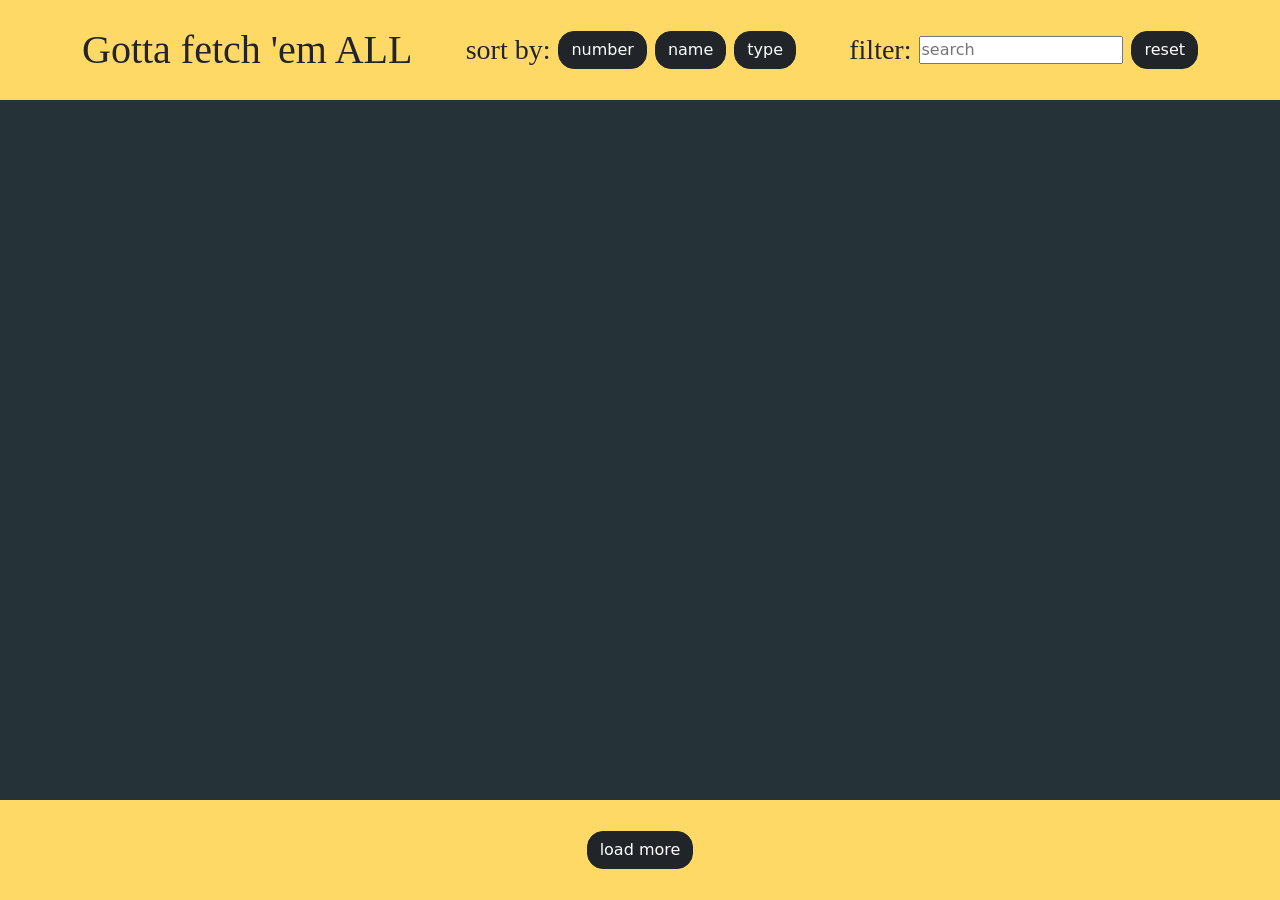
==== datenschutzerklaerung.html @ 6661dd39 "added legal page structure for launch" ====
<!DOCTYPE html>
<html lang="en">
  <head>
    <meta charset="UTF-8" />
    <meta name="viewport" content="width=device-width, initial-scale=1.0" />
    <title>Datenschutzerklärung</title>
    <link rel="stylesheet" href="/legal.css">
    <link rel="stylesheet" href="style.css">
    <link rel="stylesheet" href="./styles/colors.css">
    <link rel="stylesheet" href="./styles/components.css">
    <link rel="stylesheet" href="https://cdn.jsdelivr.net/npm/bootstrap@5.3.3/dist/css/bootstrap.min.css">

  </head>
  <body>
    <header>
      <div class="container header-content">
        <h1>Gotta fetch 'em ALL</h1>
        <div class="button-wrapper">
          <h3>sort by:</h3>
          <div class="button-wrapper-inner">
            <button class="btn btn-dark" onclick="reset()">number</button>
            <button class="btn btn-dark" onclick="sortName()">name</button>
            <button class="btn btn-dark" onclick="sortType()">type</button>
          </div>
        </div>
        <div class="button-wrapper">
          <h3>filter:</h3>
          <input
            type="text"
            id="filter"
            placeholder="search"
            oninput="filter()"
          />
          <div class="button-wrapper-inner">
            <button class="btn btn-dark" onclick="reset()">reset</button>
          </div>
        </div>
      </div>
    </header>
    <main></main>
    <footer>
      <div class="button-wrapper">
        <button class="btn btn-dark" onclick="loadPokemon()">load more</button>
      </div>
    </footer>
  </body>
</html>
---- legal.css ----
/* Variables */

/* Document & Container */

* {
    box-sizing: border-box;
    margin: 0;
    padding: 0;
    scroll-behavior: smooth;
}

html {
    height: 100%;
}

body {
    min-height: 100vh;
    display: flex;
    flex-direction: column;
}

header {
    height: 100px;
    background-color: #ffd966;
    display: flex;
    justify-content: center;
    align-items: center;
}

main {
    flex: 1;
    width: 100%;
    background-color: #253237;
}

footer {
    height: 100px;
    background-color: #ffd966;
    display: flex;
    align-items: center;
    justify-content: center;
}
---- style.css ----
/* Variables */

/* Document & Container */

* {
    box-sizing: border-box;
    margin: 0;
    padding: 0;
    scroll-behavior: smooth;
}

html {
    height: 100%;
}

body {
    min-height: 100vh;
    display: flex;
    flex-direction: column;
}

header {
    height: 100px;
    background-color: #ffd966;
    display: flex;
    justify-content: center;
    align-items: center;
}

main {
    flex: 1;
    width: 100%;
    background-color: #253237;
}

footer {
    height: 100px;
    background-color: #ffd966;
    display: flex;
    align-items: center;
    justify-content: center;
}

.d-none {
    display: none;
}


/* Link Styling */

a {
    text-decoration: none;
}

/* Fonts */

h1,
h2,
h3,
h4,
h5,
h6 {
    font-family: "poke";
    margin-block-start: 0;
    margin-block-end: 0;
    margin-bottom: 0 !important;
}

@font-face {
    font-family: "poke";
    src: url("./assets/pocket-monk-font/poke.ttf");
}

.content-wrapper {
    display: flex;
    justify-content: center;
    align-items: center;
    flex-wrap: wrap;
    margin: 40px 0;
    z-index: 1;
    gap: 32px;
}

.small {
    cursor: pointer;
    padding: 24px !important;
}

.big {
    height: 300px;
    filter: drop-shadow(0 0 0.75rem black);
}

.card-img-top:hover {
    filter: drop-shadow(0 0 0.75rem black);
}

.card-img-top {
    filter: drop-shadow(0 0 0.75rem white);
}

.dialog {
    width: 600px;
    height: 600px;
    background-color: white;
    position: absolute;
    top: 50%;
    left: 50%;
    transform: translate(-50%, -50%);
    display: flex;
    flex-direction: column;
    align-items: center;
    justify-content: center;
    border-radius: 16px !important;
    box-shadow: rgba(50, 50, 93, 0.25) 0px 50px 100px -20px, rgba(0, 0, 0, 0.3) 0px 30px 60px -30px;
}

.overlay {
    background-color: rgba(0, 0, 0, 0.4);
    height: 100vh;
    width: 100%;
    position: fixed;
    z-index: 999;
    display: flex;
    align-items: center;
    justify-content: center;
}

.header-content {
    display: flex;
    justify-content: space-between;
    align-items: center;
}

.button-wrapper {
    display: flex;
    flex-direction: row;
    justify-content: center;
    align-items: center;
    gap: 8px;
}

.button-wrapper-inner {
    display: flex;
    gap: 8px;
    align-items: center;
}

.big-content-wrapper {
    background-color: white;
    border-radius: 16px;
    width: 100%;
    padding: 40px;
    margin: 0;
    height: 400px;
    margin-top: 24px;
}

.stretch {
    width: 300px !important;
}

.big-content {
    padding: 16px;
    border-radius: 16px;
    height: 200px;
    background-color: rgb(255, 232, 158);
    margin: 16px 0;
}

.btn {
    border-radius: 16px !important;
}

.btn:hover {
    background-color: #ffd966 !important;
    color: black !important;
}

.active {
    background-color: #ffd966 !important;
    color: black !important;
    border: 1px solid #ffd966 !important;
}

.type-img {
    border-radius: 100%;
    height: 32px;
    width: 32px;
    transition: 200ms all;
}

.type-img img {
    height: 60%;
    width: 60%;
    margin: 20%;
}

.type-wrapper-big {
    display: flex;
    gap: 8px;
}

.type-wrapper-small {
    display: flex;
    justify-content: space-between !important;
    align-items: center;
    margin-bottom: 16px;
    background-color: #354348;
    padding: 8px 24px;
    border-radius: 24px;
    gap: 8px;
}

.light {
    color: white !important;
}

.type-wrapper-inner {
    display: flex;
    justify-content: flex-start !important;
    gap: 8px;
}

.card-body {
    margin: 8px 0;
    background-color: white;
    display: flex;
    justify-content: center;
    padding: 8px;
    border-radius: 24px;
}

.progress-bar {
    display: flex !important;
    justify-content: center !important;
    text-align: center !important;
}

.progress {
    margin-bottom: 8px;
}

.progress-text {
    position: absolute;
    left: 50%;
    transform: translateX(-50%);
}

.icon {
    width: 32px;
    cursor: pointer;
    transition: all .2s ease-in-out;
}

.icon:hover {
    filter: brightness(1.1);
    transform: scale(1.1);
}

.bigcard {
    display: flex;
    flex-direction: row;
    justify-content: space-between;
    gap: 8px;
}

@media screen and (max-width: 1200px) {
    .button-wrapper {
        display: flex;
        flex-direction: column;
        justify-content: center;
        align-items: center;
        gap: 8px;
    }

    header {
        height: auto;
        padding: 8px 0;
    }

    .bigcard {
        display: flex;
        flex-direction: row;
        justify-content: space-between;
        gap: 8px;
    }

}

@media screen and (max-width: 1200px) {
    .header-content {
        display: flex;
        flex-direction: column;
        justify-content: space-between;
        align-items: center;
        gap: 24px;
    }

    .stretch {
        width: auto;
    }

    .button-wrapper {
        display: flex;
        justify-content: center;
        align-items: center;
    }

    .bigcard {
        display: flex;
        flex-direction: row !important;
        justify-content: space-between;
        gap: 8px;
    }
}

@media screen and (max-width: 680px) {
    .dialog {
        width: 80%;
        height: 400px;
        position: absolute;
        top: 50%;
        left: 50%;
        transform: translate(-50%, -50%);
        display: flex;
        flex-direction: column;
        align-items: center;
        justify-content: center;
        border-radius: 16px !important;
        box-shadow: rgba(50, 50, 93, 0.25) 0px 50px 100px -20px, rgba(0, 0, 0, 0.3) 0px 30px 60px -30px;
    }

    .big {
        height: 200px;
        filter: drop-shadow(0 0 0.75rem black);
    }

    .header-content {
        gap: 16px;
    }

    header {
        height: auto;
        padding: 8px 0;
    }

    .button-wrapper {
        display: flex;
        flex-direction: column;
        justify-content: center;
        align-items: center;
        gap: 8px;
    }

    .stretch {
        width: auto;
    }
}
---- styles/colors.css ----
.grass {
    background-color: #7BC47F !important; /* Sanftes Grün */
}

.fire {
    background-color: #F5A282 !important; /* Sanftes Orange-Rot */
}

.water {
    background-color: #A3D8F4 !important; /* Sanftes Hellblau */
}

.bug {
    background-color: #B19CD9 !important; /* Sanftes Violett */
}

.normal {
    background-color: #E0B89F !important; /* Sanftes Sandbraun */
}

.poison {
    background-color: #C5E3A6 !important; /* Sanftes Gelbgrün */
}

.dark {
    background-color: #6A7BA2 !important; /* Sanftes Dunkelblau */
}

.electric {
    background-color: #F8E6A0 !important; /* Sanftes Gelb */
}

.ground {
    background-color: #D1A07F !important; /* Sanftes Braun */
}

.rock {
    background-color: #B0B0B0 !important; /* Sanftes Grau */
}

.psychic {
    background-color: #8FC1C1 !important; /* Sanftes Dunkelcyan */
}

.fairy {
    background-color: #F7C4D7 !important; /* Sanftes Rosa */
}

.ice {
    background-color: #A8E3E1 !important; /* Sanftes Türkis */
}

.dark {
    background-color: #9E7DAE !important; /* Sanftes Dunkelmagenta */
}

.dragon {
    background-color: #C28282 !important; /* Sanftes Dunkelrot */
}

.grassimg {
    background-color: #4CAF50 !important; /* Knalliges Grün */
}

.fireimg {
    background-color: #FF5733 !important; /* Knalliges Rot-Orange */
}

.waterimg {
    background-color: #2196F3 !important; /* Knalliges Blau */
}

.bugimg {
    background-color: #9C27B0 !important; /* Knalliges Violett */
}

.normalimg {
    background-color: #FFC107 !important; /* Knalliges Gelb */
}

.poisonimg {
    background-color: #8BC34A !important; /* Knalliges Grün */
}

.darkimg {
    background-color: #3F51B5 !important; /* Knalliges Dunkelblau */
}

.electricimg {
    background-color: #FFEB3B !important; /* Knalliges Gelb */
}

.groundimg {
    background-color: #FF9800 !important; /* Knalliges Orange */
}

.rockimg {
    background-color: #9E9E9E !important; /* Knalliges Grau */
}

.psychicimg {
    background-color: #00BCD4 !important; /* Knalliges Cyan */
}

.fairyimg {
    background-color: #E91E63 !important; /* Knalliges Pink */
}

.iceimg {
    background-color: #00E5FF !important; /* Knalliges Türkis */
}

.darkimg {
    background-color: #673AB7 !important; /* Knalliges Violett */
}

.dragonimg {
    background-color: #FF5252 !important; /* Knalliges Rot */
}

.flyingimg {
    background-color: sandybrown !important; /* Knalliges Rot */
}
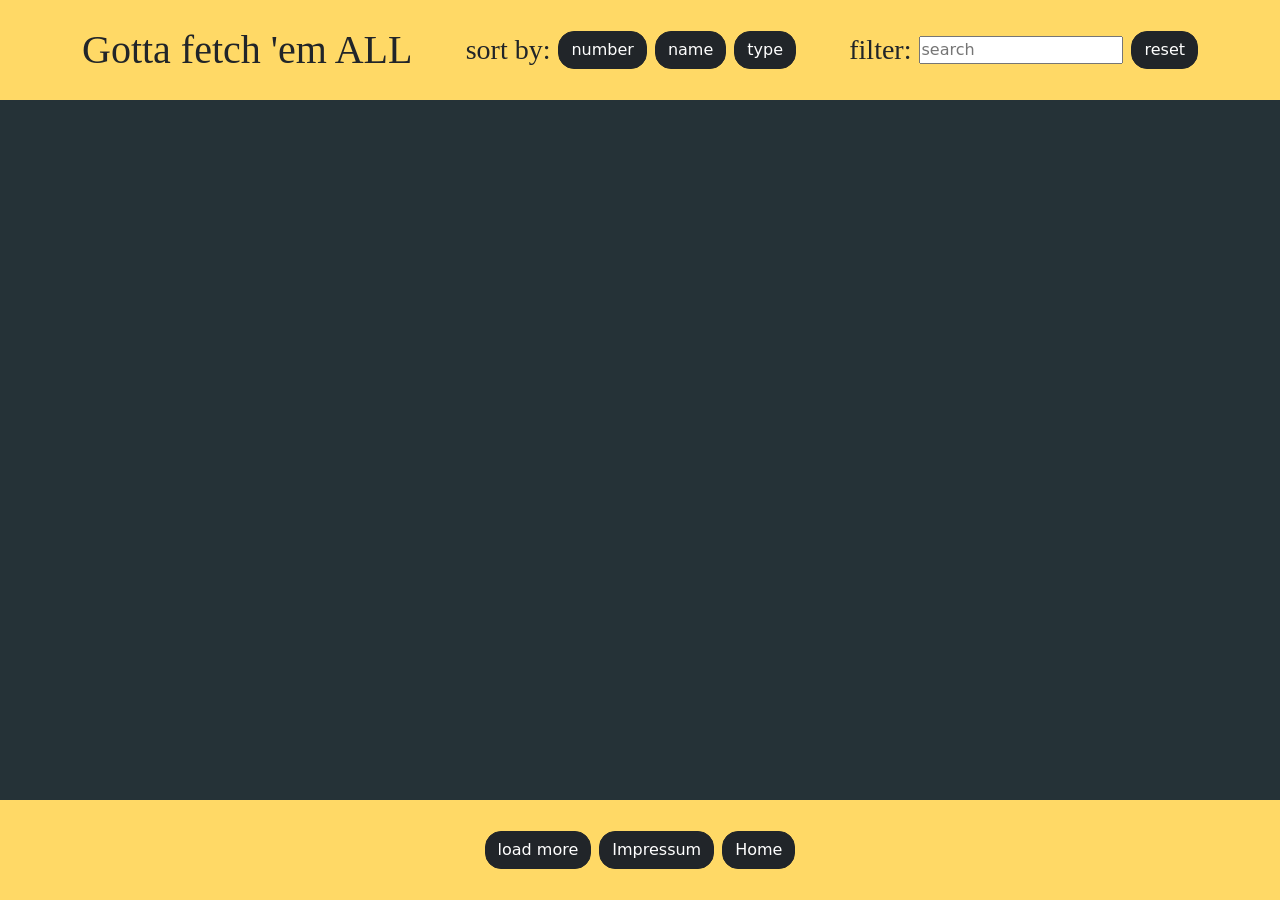
==== commit 0971539b: "bugfix" ====
--- a/datenschutzerklaerung.html
+++ b/datenschutzerklaerung.html
@@ -41,6 +41,8 @@
     <footer>
       <div class="button-wrapper">
         <button class="btn btn-dark" onclick="loadPokemon()">load more</button>
+        <a class="btn btn-dark" href="/impressum.html">Impressum</a>
+        <a class="btn btn-dark" href="/index.html">Home</a>
       </div>
     </footer>
   </body>
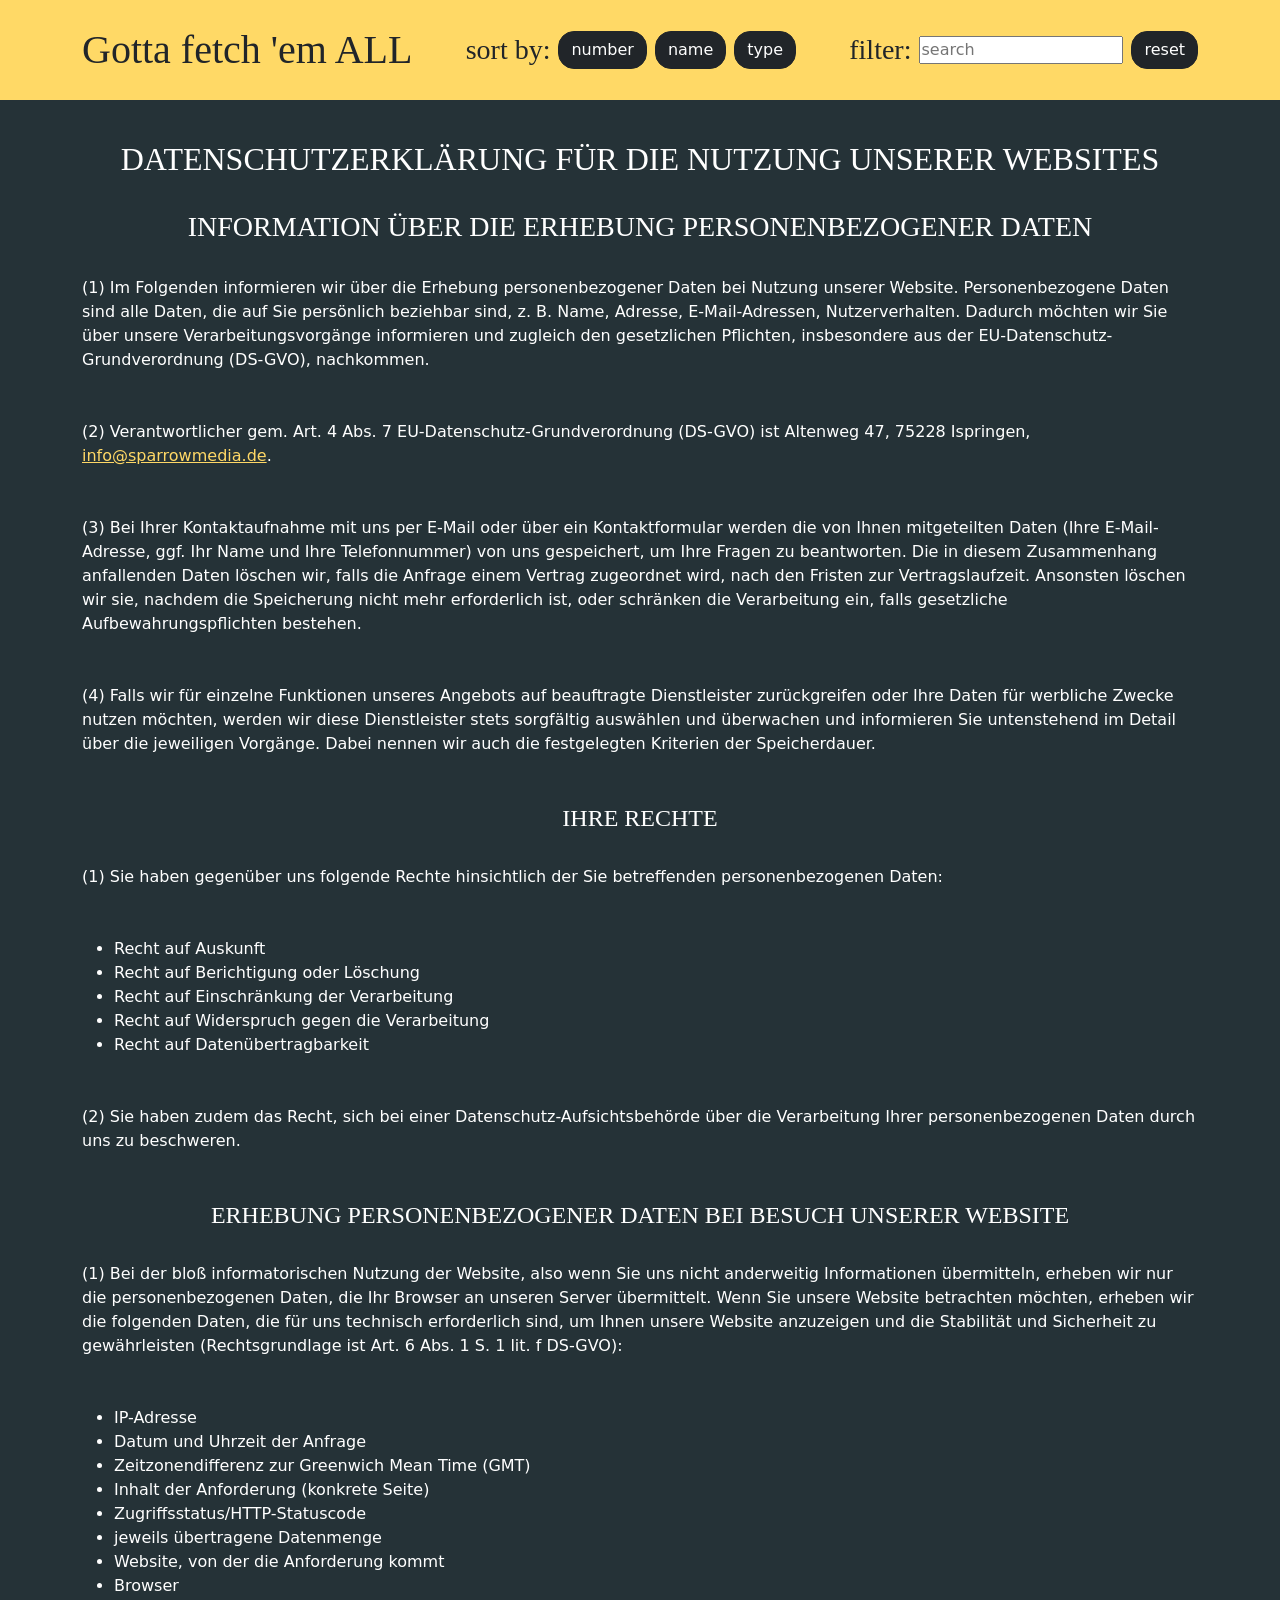
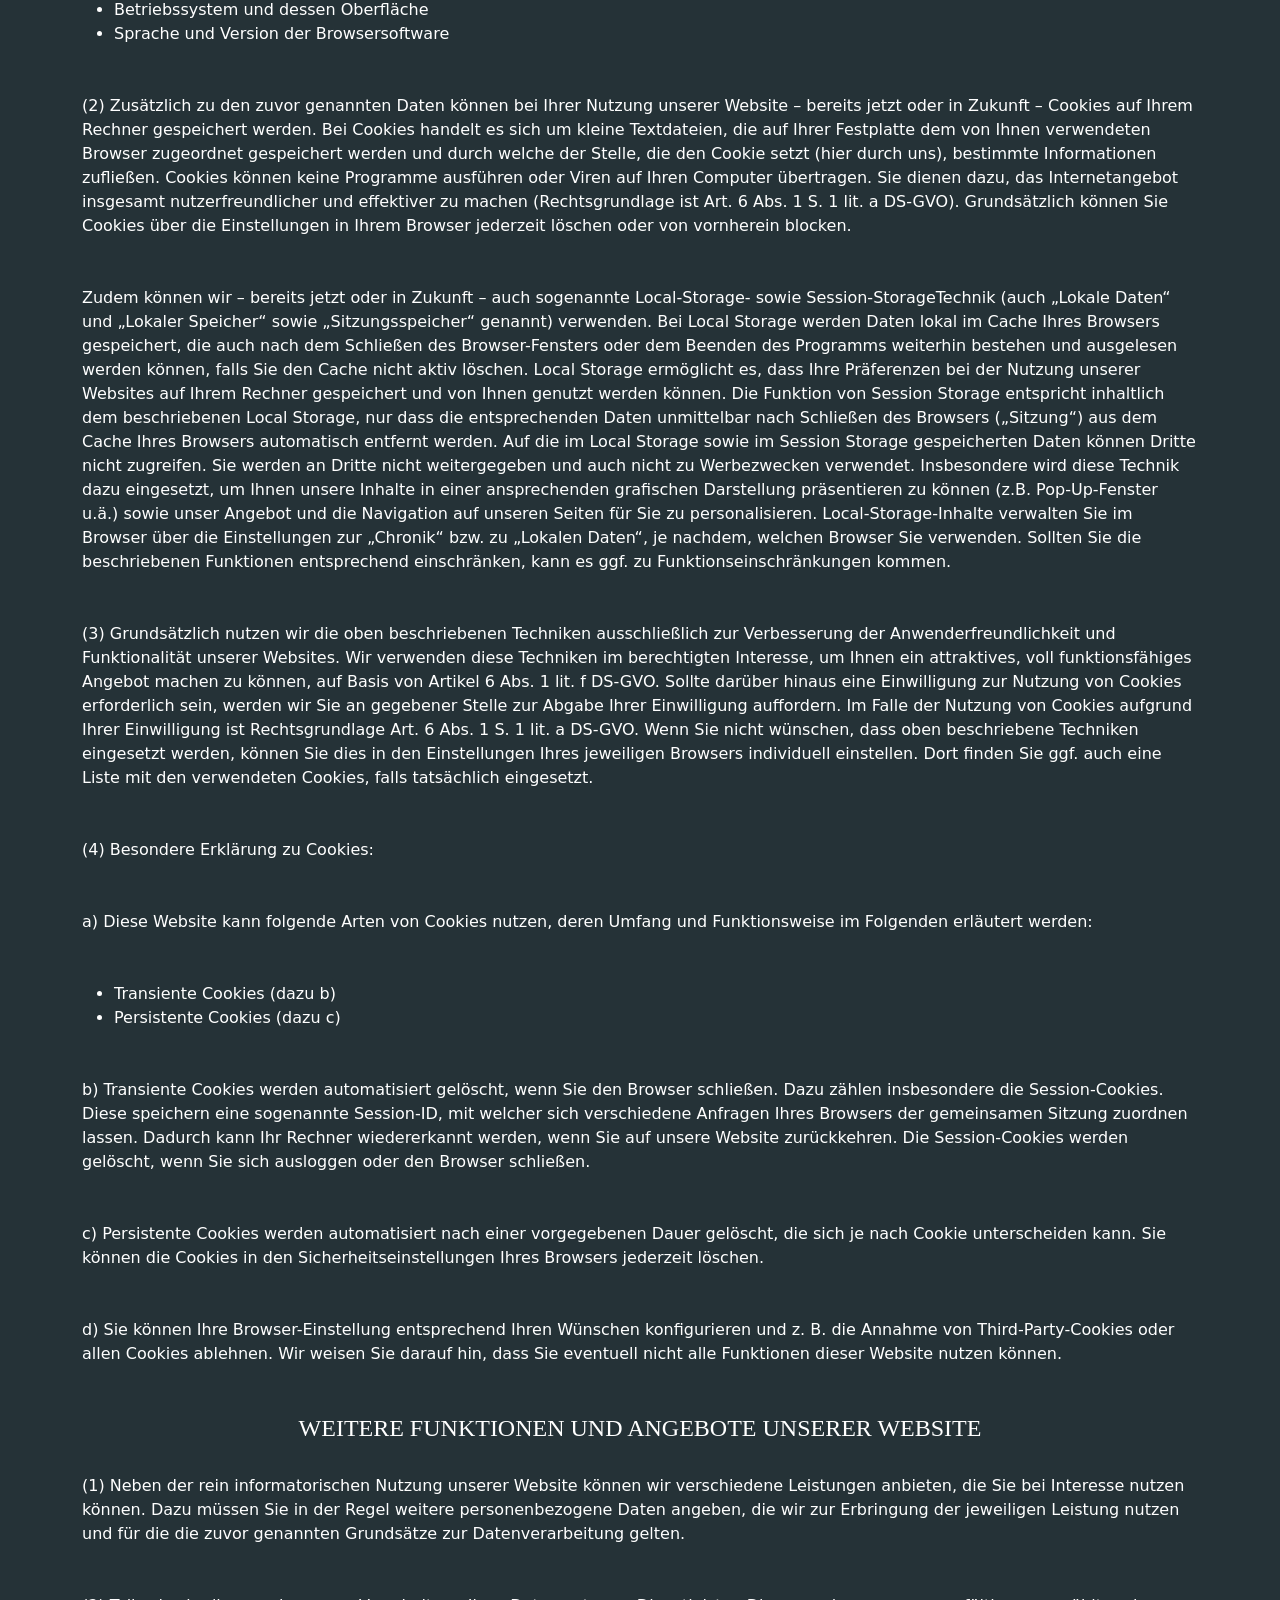
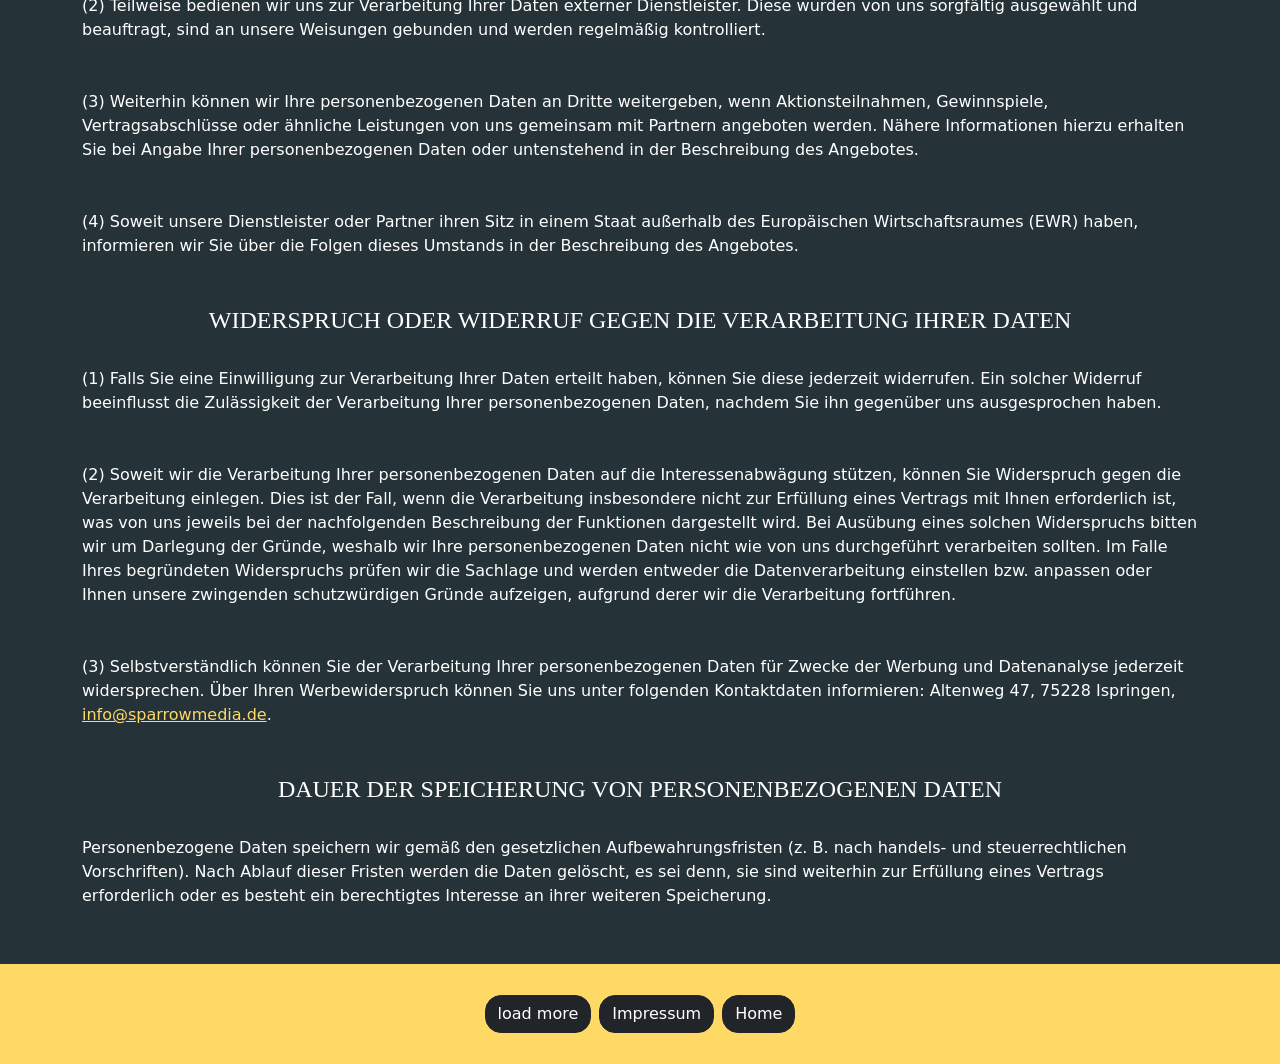
==== commit 7574f315: "dse correct" ====
--- a/datenschutzerklaerung.html
+++ b/datenschutzerklaerung.html
@@ -37,7 +37,136 @@
         </div>
       </div>
     </header>
-    <main></main>
+    <main>
+        <section class="legal-wrapper container">
+            <H2>DATENSCHUTZERKLÄRUNG FÜR DIE NUTZUNG UNSERER
+                WEBSITES</H2>
+                <H3>INFORMATION ÜBER DIE ERHEBUNG PERSONENBEZOGENER DATEN</H3>
+                <p>(1) Im Folgenden informieren wir über die Erhebung personenbezogener Daten bei Nutzung unserer Website.
+                Personenbezogene Daten sind alle Daten, die auf Sie persönlich beziehbar sind, z. B. Name, Adresse, E-Mail-Adressen,
+                Nutzerverhalten. Dadurch möchten wir Sie über unsere Verarbeitungsvorgänge informieren und zugleich den
+                gesetzlichen Pflichten, insbesondere aus der EU-Datenschutz-Grundverordnung (DS-GVO), nachkommen. </p>
+                <p>(2) Verantwortlicher gem. Art. 4 Abs. 7 EU-Datenschutz-Grundverordnung (DS-GVO) ist Altenweg 47, 75228
+                Ispringen, <a href='mailto:info@sparrowmedia.de'>info@sparrowmedia.de</a>. </p>
+                <p>(3) Bei Ihrer Kontaktaufnahme mit uns per E-Mail oder über ein Kontaktformular werden die von Ihnen
+                mitgeteilten Daten (Ihre E-Mail-Adresse, ggf. Ihr Name und Ihre Telefonnummer) von uns gespeichert, um Ihre Fragen
+                zu beantworten. Die in diesem Zusammenhang anfallenden Daten löschen wir, falls die Anfrage einem Vertrag
+                zugeordnet wird, nach den Fristen zur Vertragslaufzeit. Ansonsten löschen wir sie, nachdem die Speicherung nicht
+                mehr erforderlich ist, oder schränken die Verarbeitung ein, falls gesetzliche Aufbewahrungspflichten bestehen.</p>
+                <p>(4) Falls wir für einzelne Funktionen unseres Angebots auf beauftragte Dienstleister zurückgreifen oder Ihre Daten
+                für werbliche Zwecke nutzen möchten, werden wir diese Dienstleister stets sorgfältig auswählen und überwachen und
+                informieren Sie untenstehend im Detail über die jeweiligen Vorgänge. Dabei nennen wir auch die festgelegten
+                Kriterien der Speicherdauer.</p>
+                <H4>IHRE RECHTE</H4>
+                <p>(1) Sie haben gegenüber uns folgende Rechte hinsichtlich der Sie betreffenden personenbezogenen Daten:</p>
+                <ul>
+                <li>Recht auf Auskunft</li>
+                <li>Recht auf Berichtigung oder Löschung</li>
+                <li>Recht auf Einschränkung der Verarbeitung</li>
+                <li>Recht auf Widerspruch gegen die Verarbeitung</li>
+                <li>Recht auf Datenübertragbarkeit</li>
+                </ul>
+                <p>(2) Sie haben zudem das Recht, sich bei einer Datenschutz-Aufsichtsbehörde über die Verarbeitung Ihrer
+                personenbezogenen Daten durch uns zu beschweren.</p>
+                <H4>ERHEBUNG PERSONENBEZOGENER DATEN BEI BESUCH UNSERER WEBSITE</H4>
+                <p>(1) Bei der bloß informatorischen Nutzung der Website, also wenn Sie uns nicht anderweitig Informationen
+                übermitteln, erheben wir nur die personenbezogenen Daten, die Ihr Browser an unseren Server übermittelt. Wenn Sie
+                unsere Website betrachten möchten, erheben wir die folgenden Daten, die für uns technisch erforderlich sind, um
+                Ihnen unsere Website anzuzeigen und die Stabilität und Sicherheit zu gewährleisten (Rechtsgrundlage ist Art. 6 Abs. 1
+                S. 1 lit. f DS-GVO):</p>
+                <ul>
+                <li>IP-Adresse</li>
+                <li>Datum und Uhrzeit der Anfrage</li>
+                <li>Zeitzonendifferenz zur Greenwich Mean Time (GMT)</li>
+                <li>Inhalt der Anforderung (konkrete Seite)</li>
+                <li>Zugriffsstatus/HTTP-Statuscode</li>
+                <li>jeweils übertragene Datenmenge</li>
+                <li>Website, von der die Anforderung kommt</li>
+                <li>Browser</li>
+                <li>Betriebssystem und dessen Oberfläche</li>
+                <li>Sprache und Version der Browsersoftware</li>
+                </ul>
+                <p>(2) Zusätzlich zu den zuvor genannten Daten können bei Ihrer Nutzung unserer Website – bereits jetzt oder in
+                Zukunft – Cookies auf Ihrem Rechner gespeichert werden. Bei Cookies handelt es sich um kleine Textdateien, die auf
+                Ihrer Festplatte dem von Ihnen verwendeten Browser zugeordnet gespeichert werden und durch welche der Stelle, die
+                den Cookie setzt (hier durch uns), bestimmte Informationen zufließen. Cookies können keine Programme ausführen
+                oder Viren auf Ihren Computer übertragen. Sie dienen dazu, das Internetangebot insgesamt nutzerfreundlicher und
+                effektiver zu machen (Rechtsgrundlage ist Art. 6 Abs. 1 S. 1 lit. a DS-GVO). Grundsätzlich können Sie Cookies über die
+                Einstellungen in Ihrem Browser jederzeit löschen oder von vornherein blocken.</p>
+                <p>Zudem können wir – bereits jetzt oder in Zukunft – auch sogenannte Local-Storage- sowie Session-StorageTechnik (auch „Lokale Daten“ und „Lokaler Speicher“ sowie „Sitzungsspeicher“ genannt) verwenden. Bei Local
+                Storage werden Daten lokal im Cache Ihres Browsers gespeichert, die auch nach dem Schließen des Browser-Fensters
+                oder dem Beenden des Programms weiterhin bestehen und ausgelesen werden können, falls Sie den Cache nicht aktiv
+                löschen. Local Storage ermöglicht es, dass Ihre Präferenzen bei der Nutzung unserer Websites auf Ihrem Rechner
+                gespeichert und von Ihnen genutzt werden können. Die Funktion von Session Storage entspricht inhaltlich dem
+                beschriebenen Local Storage, nur dass die entsprechenden Daten unmittelbar nach Schließen des Browsers
+                („Sitzung“) aus dem Cache Ihres Browsers automatisch entfernt werden. Auf die im Local Storage sowie im Session
+                Storage gespeicherten Daten können Dritte nicht zugreifen. Sie werden an Dritte nicht weitergegeben und auch nicht
+                zu Werbezwecken verwendet. Insbesondere wird diese Technik dazu eingesetzt, um Ihnen unsere Inhalte in einer
+                ansprechenden grafischen Darstellung präsentieren zu können (z.B. Pop-Up-Fenster u.ä.) sowie unser Angebot und die
+                Navigation auf unseren Seiten für Sie zu personalisieren. Local-Storage-Inhalte verwalten Sie im Browser über die
+                Einstellungen zur „Chronik“ bzw. zu „Lokalen Daten“, je nachdem, welchen Browser Sie verwenden. Sollten Sie die
+                beschriebenen Funktionen entsprechend einschränken, kann es ggf. zu Funktionseinschränkungen kommen.</p>
+                <p>(3) Grundsätzlich nutzen wir die oben beschriebenen Techniken ausschließlich zur Verbesserung der
+                Anwenderfreundlichkeit und Funktionalität unserer Websites. Wir verwenden diese Techniken im berechtigten
+                Interesse, um Ihnen ein attraktives, voll funktionsfähiges Angebot machen zu können, auf Basis von Artikel 6 Abs. 1 lit.
+                f DS-GVO. Sollte darüber hinaus eine Einwilligung zur Nutzung von Cookies erforderlich sein, werden wir Sie an
+                gegebener Stelle zur Abgabe Ihrer Einwilligung auffordern. Im Falle der Nutzung von Cookies aufgrund Ihrer
+                Einwilligung ist Rechtsgrundlage Art. 6 Abs. 1 S. 1 lit. a DS-GVO. Wenn Sie nicht wünschen, dass oben beschriebene
+                Techniken eingesetzt werden, können Sie dies in den Einstellungen Ihres jeweiligen Browsers individuell einstellen.
+                Dort finden Sie ggf. auch eine Liste mit den verwendeten Cookies, falls tatsächlich eingesetzt.</p>
+                <p>(4) Besondere Erklärung zu Cookies:</p>
+                <p>a) Diese Website kann folgende Arten von Cookies nutzen, deren Umfang und Funktionsweise im Folgenden
+                erläutert werden:</p>
+                <ul>
+                <li>Transiente Cookies (dazu b)</li>
+                <li>Persistente Cookies (dazu c)</li>
+                </ul>
+                <p>b) Transiente Cookies werden automatisiert gelöscht, wenn Sie den Browser schließen. Dazu zählen insbesondere
+                die Session-Cookies. Diese speichern eine sogenannte Session-ID, mit welcher sich verschiedene Anfragen Ihres
+                Browsers der gemeinsamen Sitzung zuordnen lassen. Dadurch kann Ihr Rechner wiedererkannt werden, wenn Sie auf
+                unsere Website zurückkehren. Die Session-Cookies werden gelöscht, wenn Sie sich ausloggen oder den Browser
+                schließen.</p>
+                <p>c) Persistente Cookies werden automatisiert nach einer vorgegebenen Dauer gelöscht, die sich je nach Cookie
+                unterscheiden kann. Sie können die Cookies in den Sicherheitseinstellungen Ihres Browsers jederzeit löschen.</p>
+                <p>d) Sie können Ihre Browser-Einstellung entsprechend Ihren Wünschen konfigurieren und z. B. die Annahme von
+                Third-Party-Cookies oder allen Cookies ablehnen. Wir weisen Sie darauf hin, dass Sie eventuell nicht alle Funktionen
+                dieser Website nutzen können.</p>
+                <H4>WEITERE FUNKTIONEN UND ANGEBOTE UNSERER WEBSITE</H4>
+                <p>(1) Neben der rein informatorischen Nutzung unserer Website können wir verschiedene Leistungen anbieten, die
+                Sie bei Interesse nutzen können. Dazu müssen Sie in der Regel weitere personenbezogene Daten angeben, die wir zur
+                Erbringung der jeweiligen Leistung nutzen und für die die zuvor genannten Grundsätze zur Datenverarbeitung gelten.
+                </p>
+                <p>(2) Teilweise bedienen wir uns zur Verarbeitung Ihrer Daten externer Dienstleister. Diese wurden von uns
+                sorgfältig ausgewählt und beauftragt, sind an unsere Weisungen gebunden und werden regelmäßig kontrolliert. </p>
+                <p>(3) Weiterhin können wir Ihre personenbezogenen Daten an Dritte weitergeben, wenn Aktionsteilnahmen,
+                Gewinnspiele, Vertragsabschlüsse oder ähnliche Leistungen von uns gemeinsam mit Partnern angeboten werden.
+                Nähere Informationen hierzu erhalten Sie bei Angabe Ihrer personenbezogenen Daten oder untenstehend in der
+                Beschreibung des Angebotes. </p>
+                <p>(4) Soweit unsere Dienstleister oder Partner ihren Sitz in einem Staat außerhalb des Europäischen
+                Wirtschaftsraumes (EWR) haben, informieren wir Sie über die Folgen dieses Umstands in der Beschreibung des
+                Angebotes. </p>
+                <H4>WIDERSPRUCH ODER WIDERRUF GEGEN DIE VERARBEITUNG IHRER DATEN</H4>
+                <p>(1) Falls Sie eine Einwilligung zur Verarbeitung Ihrer Daten erteilt haben, können Sie diese jederzeit widerrufen.
+                Ein solcher Widerruf beeinflusst die Zulässigkeit der Verarbeitung Ihrer personenbezogenen Daten, nachdem Sie ihn
+                gegenüber uns ausgesprochen haben. </p>
+                <p>(2) Soweit wir die Verarbeitung Ihrer personenbezogenen Daten auf die Interessenabwägung stützen, können Sie
+                Widerspruch gegen die Verarbeitung einlegen. Dies ist der Fall, wenn die Verarbeitung insbesondere nicht zur
+                Erfüllung eines Vertrags mit Ihnen erforderlich ist, was von uns jeweils bei der nachfolgenden Beschreibung der
+                Funktionen dargestellt wird. Bei Ausübung eines solchen Widerspruchs bitten wir um Darlegung der Gründe, weshalb
+                wir Ihre personenbezogenen Daten nicht wie von uns durchgeführt verarbeiten sollten. Im Falle Ihres begründeten
+                Widerspruchs prüfen wir die Sachlage und werden entweder die Datenverarbeitung einstellen bzw. anpassen oder
+                Ihnen unsere zwingenden schutzwürdigen Gründe aufzeigen, aufgrund derer wir die Verarbeitung fortführen. </p>
+                <p>(3) Selbstverständlich können Sie der Verarbeitung Ihrer personenbezogenen Daten für Zwecke der Werbung und
+                Datenanalyse jederzeit widersprechen. Über Ihren Werbewiderspruch können Sie uns unter folgenden Kontaktdaten
+                informieren: Altenweg 47, 75228 Ispringen, <a href='mailto:info@sparrowmedia.de'>info@sparrowmedia.de</a>.
+                </p>
+                <H4>DAUER DER SPEICHERUNG VON PERSONENBEZOGENEN DATEN</H4>
+                <p>Personenbezogene Daten speichern wir gemäß den gesetzlichen Aufbewahrungsfristen (z. B. nach handels- und
+                steuerrechtlichen Vorschriften). Nach Ablauf dieser Fristen werden die Daten gelöscht, es sei denn, sie sind weiterhin
+                zur Erfüllung eines Vertrags erforderlich oder es besteht ein berechtigtes Interesse an ihrer weiteren Speicherung.
+                </p>
+          </section>
+    </main>
     <footer>
       <div class="button-wrapper">
         <button class="btn btn-dark" onclick="loadPokemon()">load more</button>
--- a/legal.css
+++ b/legal.css
@@ -40,3 +40,25 @@
     align-items: center;
     justify-content: center;
 }
+
+.legal-wrapper {
+    display: flex;
+    justify-content: center;
+    align-items: center;
+    flex-wrap: wrap;
+    margin: 40px 0;
+    z-index: 1;
+    gap: 32px;
+    color: white!important;
+    flex-direction: column;
+    justify-content: flex-start!important;
+    width: 100%!important;
+}
+
+.legal-wrapper p, ul {
+    width: 100%!important;
+}
+
+.legal-wrapper a {
+    color: #FFD866;
+}
